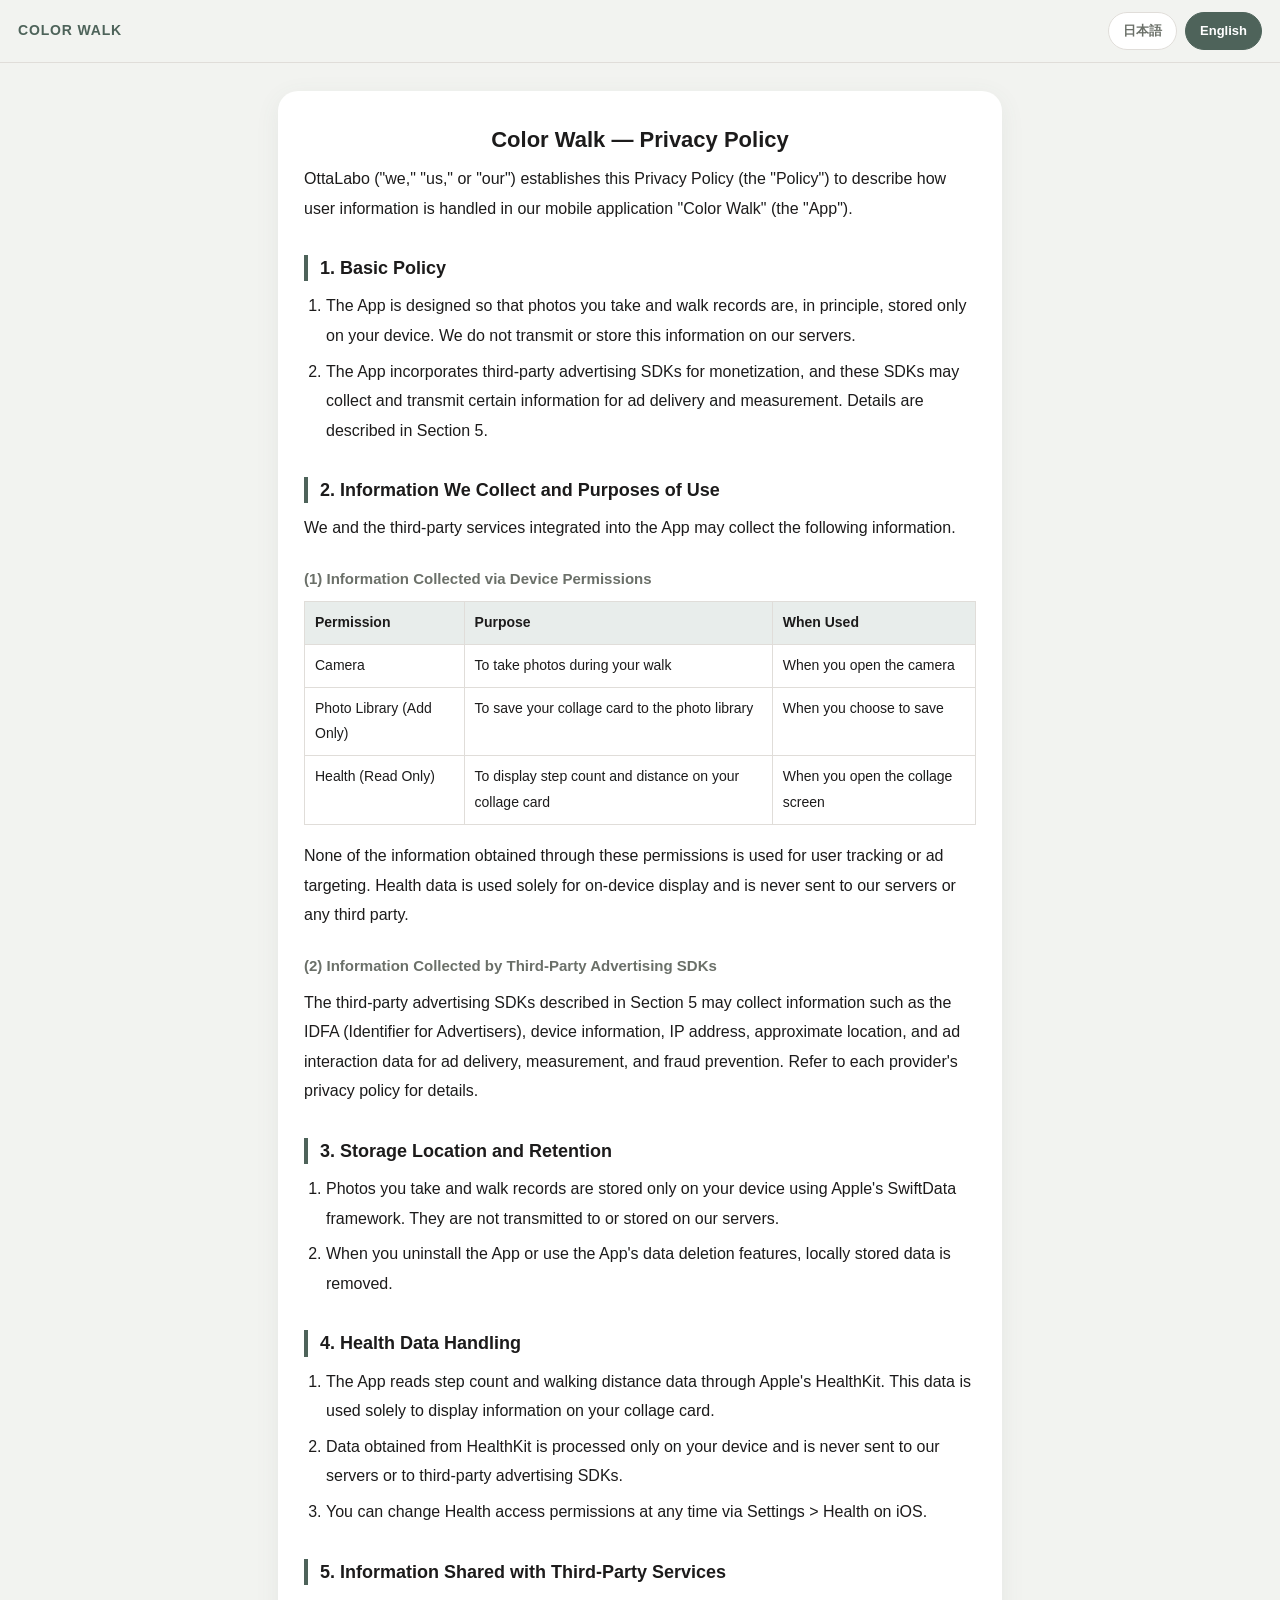
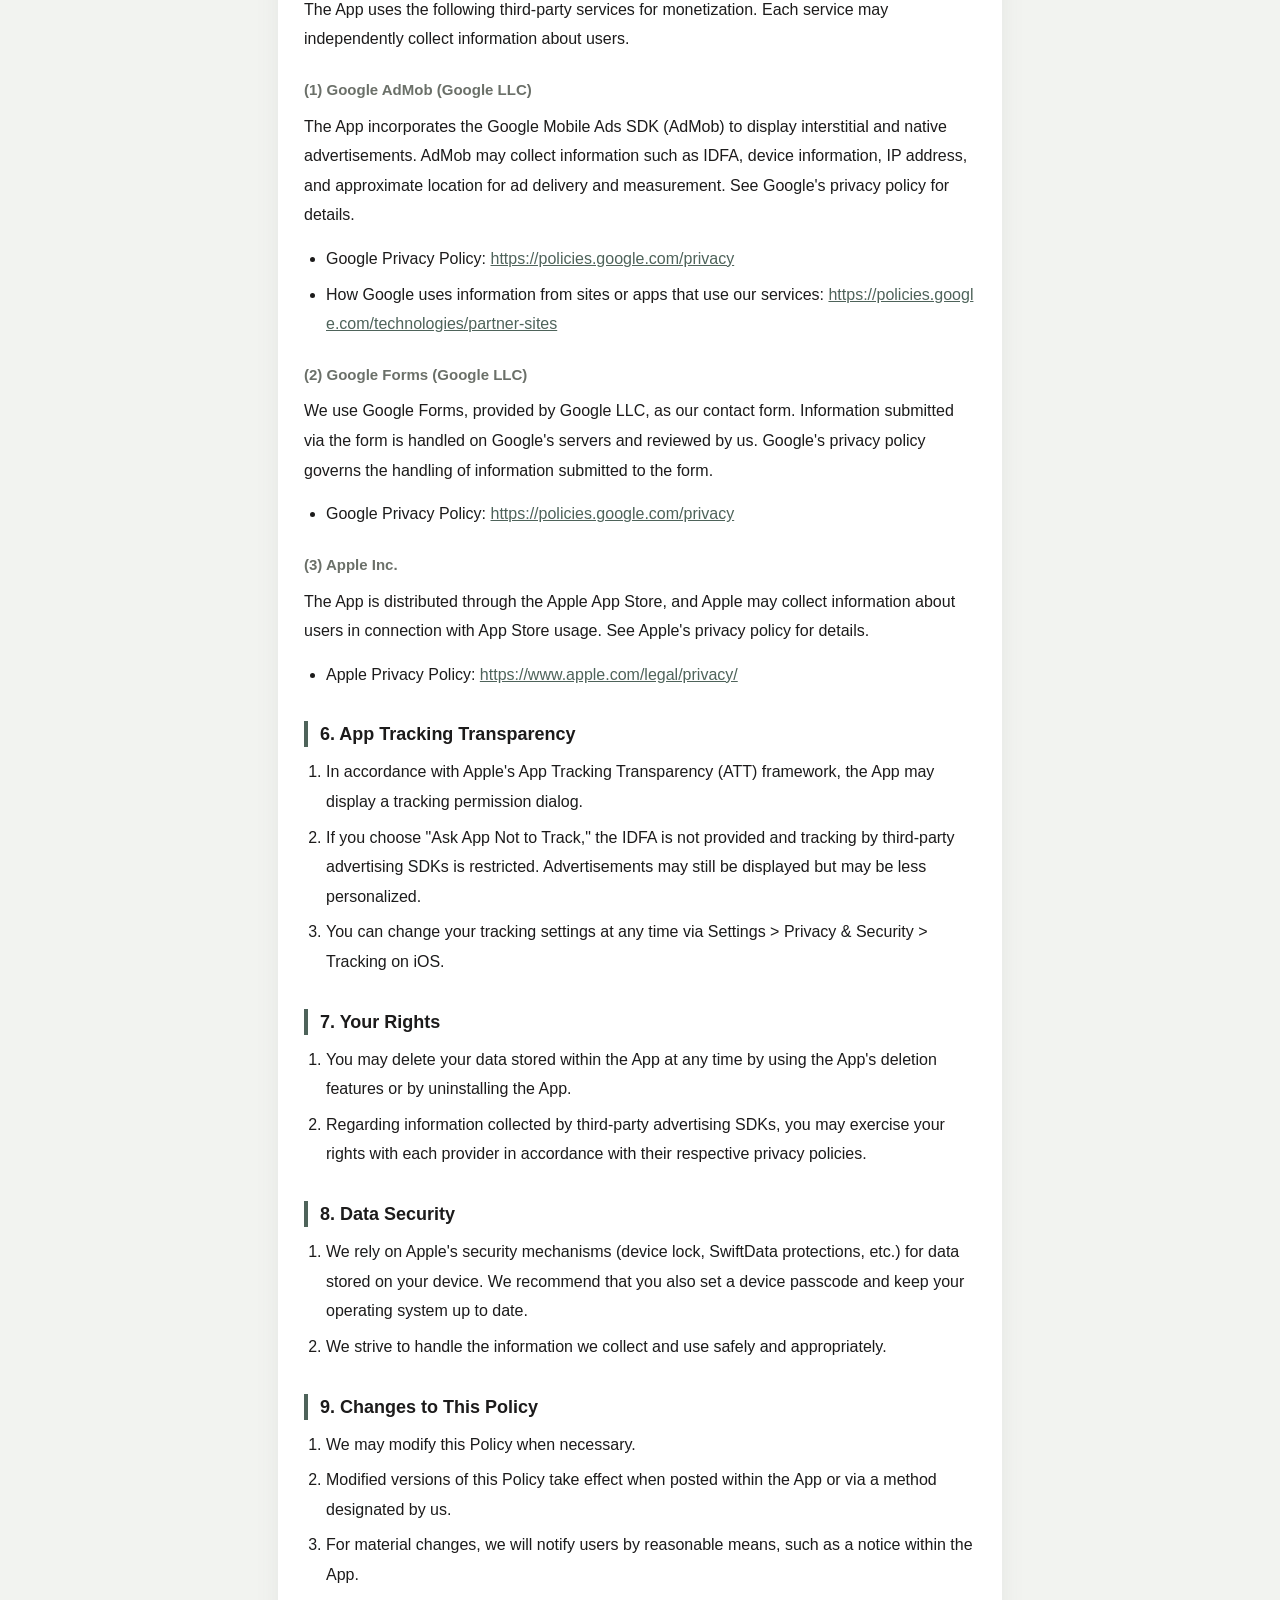
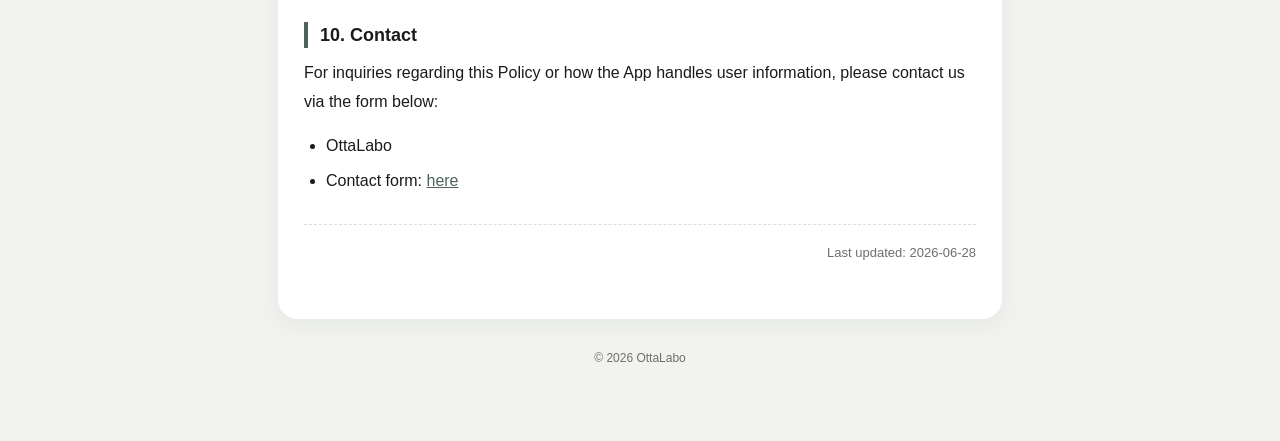
==== color-walk/privacy.html @ 90f3f3b7 "feat: add Color Walk privacy policy page Co-Authored-By: Claude Sonnet 4.6 <noreply@anthropic.com>" ====
<!DOCTYPE html>
<html lang="ja">
<head>
  <meta charset="UTF-8">
  <meta name="viewport" content="width=device-width, initial-scale=1.0">
  <title>プライバシーポリシー / Privacy Policy - Color Walk</title>
  <link rel="stylesheet" href="style.css">
</head>
<body>
  <div class="langbar">
    <span class="brand">COLOR WALK</span>
    <button class="lang" data-set="ja" type="button">日本語</button>
    <button class="lang" data-set="en" type="button">English</button>
  </div>

  <div class="wrap">

    <!-- ===================== 日本語 ===================== -->
    <article class="doc" data-lang="ja">
      <h1>Color Walk プライバシーポリシー</h1>

      <p>OttaLabo（以下「当方」といいます）は、当方が提供するモバイルアプリケーション「Color Walk」（以下「本アプリ」といいます）におけるユーザーの情報の取り扱いについて、以下のとおりプライバシーポリシー（以下「本ポリシー」といいます）を定めます。</p>

      <h2>第1条（基本方針）</h2>
      <ol>
        <li>本アプリは、ユーザーが撮影した写真および歩行データを、原則としてユーザーの端末内にのみ保存する設計です。当方が運営するサーバーへの送信・保存は行いません。</li>
        <li>本アプリは収益化のために第三者の広告 SDK を組み込んでおり、当該 SDK が広告配信および計測のために一定の情報を取得・送信する場合があります。詳細は本ポリシー第5条に定めます。</li>
      </ol>

      <h2>第2条（取得する情報および利用目的）</h2>
      <p>当方および本アプリが組み込む第三者サービスは、以下の情報を取得することがあります。</p>

      <h3>(1) 端末の権限を通じて取得する情報</h3>
      <table>
        <thead>
          <tr><th>権限</th><th>利用目的</th><th>利用タイミング</th></tr>
        </thead>
        <tbody>
          <tr><td>カメラ</td><td>ウォーク中の写真撮影のため</td><td>ユーザーがカメラを起動したとき</td></tr>
          <tr><td>写真ライブラリ（追加のみ）</td><td>作成したコラージュカードを写真ライブラリに保存するため</td><td>ユーザーが保存を選択したとき</td></tr>
          <tr><td>ヘルスケア（読み取りのみ）</td><td>歩数・移動距離をコラージュカードに表示するため</td><td>ユーザーがコラージュ画面を開いたとき</td></tr>
        </tbody>
      </table>
      <p>これらの権限を通じて取得した情報は、ユーザー追跡や広告配信の目的には利用しません。ヘルスケアデータは端末内での表示のみに使用し、当方のサーバーや第三者に送信しません。</p>

      <h3>(2) 第三者広告 SDK が取得する情報</h3>
      <p>第5条に定める第三者広告 SDK は、広告配信、効果測定、不正対策のために、IDFA（広告識別子）、デバイス情報、IP アドレス、おおよその地域、広告とのインタラクション等の情報を取得することがあります。詳細は各サービス提供者のプライバシーポリシーをご確認ください。</p>

      <h2>第3条（データの保存場所と保持期間）</h2>
      <ol>
        <li>ユーザーが撮影した写真およびウォーク記録は、Apple の SwiftData フレームワークを用いてユーザーの端末内にのみ保存されます。当方のサーバーには送信・保存されません。</li>
        <li>ユーザーが本アプリをアンインストールした場合、または本アプリ内のデータ削除機能を利用した場合、端末内に保存されたデータは削除されます。</li>
      </ol>

      <h2>第4条（ヘルスケアデータの取り扱い）</h2>
      <ol>
        <li>本アプリは、Apple の HealthKit を通じて歩数および移動距離のデータを読み取ります。これらのデータはコラージュカードへの表示のみに使用します。</li>
        <li>HealthKit から取得したデータは端末内でのみ処理され、当方のサーバーや第三者広告 SDK を含む外部には送信しません。</li>
        <li>ヘルスケアデータのアクセス許可は、iOS の「設定 &gt; ヘルスケア」からいつでも変更できます。</li>
      </ol>

      <h2>第5条（第三者サービスへの情報提供）</h2>
      <p>本アプリは、収益化のため、以下の第三者サービスを利用しており、各サービスは独自にユーザーに関する情報を取得することがあります。</p>

      <h3>(1) Google AdMob（Google LLC）</h3>
      <p>本アプリは、インタースティシャル広告およびネイティブ広告を表示するため Google Mobile Ads SDK（AdMob）を組み込んでいます。AdMob は広告配信および効果測定のために、IDFA、デバイス情報、IP アドレス、おおよその地域等の情報を取得します。詳細は Google のプライバシーポリシーをご確認ください。</p>
      <ul>
        <li>Google プライバシーポリシー: <a href="https://policies.google.com/privacy">https://policies.google.com/privacy</a></li>
        <li>Google による広告および情報の使用方法: <a href="https://policies.google.com/technologies/partner-sites">https://policies.google.com/technologies/partner-sites</a></li>
      </ul>

      <h3>(2) Google フォーム（Google LLC）</h3>
      <p>本アプリのお問い合わせ窓口として、Google LLC が提供する Google フォームを利用しています。フォームに送信された情報は Google のサーバー上で取り扱われ、当方が確認します。詳細は Google のプライバシーポリシーをご確認ください。</p>
      <ul>
        <li>Google プライバシーポリシー: <a href="https://policies.google.com/privacy">https://policies.google.com/privacy</a></li>
      </ul>

      <h3>(3) Apple Inc.</h3>
      <p>本アプリは Apple の App Store を通じて配布されており、App Store の利用に伴い Apple がユーザーの情報を取得することがあります。詳細は Apple のプライバシーポリシーをご確認ください。</p>
      <ul>
        <li>Apple プライバシーポリシー: <a href="https://www.apple.com/legal/privacy/">https://www.apple.com/legal/privacy/</a></li>
      </ul>

      <h2>第6条（App Tracking Transparency / トラッキングについて）</h2>
      <ol>
        <li>本アプリは、Apple の App Tracking Transparency（ATT）フレームワークに従い、必要に応じてトラッキング許可ダイアログを表示します。</li>
        <li>ユーザーが「トラッキングを許可しない」を選択した場合、IDFA は提供されず、第三者広告 SDK によるユーザー追跡は制限されます。なお、この場合でも広告自体は表示されますが、関連性の低い広告となる可能性があります。</li>
        <li>トラッキング設定は、iOS の「設定 &gt; プライバシーとセキュリティ &gt; トラッキング」からいつでも変更できます。</li>
      </ol>

      <h2>第7条（ユーザーの権利）</h2>
      <ol>
        <li>ユーザーは、本アプリ内に保存されているデータを、本アプリの削除機能、または本アプリのアンインストールによって、いつでも削除することができます。</li>
        <li>第三者広告 SDK が取得した情報の取り扱いについては、各サービス提供者のプライバシーポリシーに基づき、当該事業者に対して請求を行うことが可能です。</li>
      </ol>

      <h2>第8条（データの安全管理）</h2>
      <ol>
        <li>当方は、ユーザーの端末内に保存されるデータについて、Apple のセキュリティ機能（端末のロック、SwiftData の保護機構等）に依拠しています。ユーザーご自身でも端末のパスコード設定および OS の最新化を行うことを推奨します。</li>
        <li>当方は、本アプリが取得・利用する情報について、安全かつ適切に取り扱うよう努めます。</li>
      </ol>

      <h2>第9条（プライバシーポリシーの変更）</h2>
      <ol>
        <li>当方は、必要と認める場合、本ポリシーを変更することがあります。</li>
        <li>変更後の本ポリシーは、本アプリ内または当方所定の方法による掲示の時点から効力を生じます。</li>
        <li>重要な変更を行う場合は、本アプリ内で通知するなど合理的な方法でユーザーにお知らせします。</li>
      </ol>

      <h2>第10条（お問い合わせ）</h2>
      <p>本ポリシーまたは本アプリにおけるユーザー情報の取り扱いに関するお問い合わせは、以下のフォームよりご連絡ください。</p>
      <ul>
        <li>OttaLabo</li>
        <li>お問い合わせフォーム: <a href="https://docs.google.com/forms/d/e/1FAIpQLSfymcj2q9Mv94ECGnH3PNCDkqmW3i-xnQbk1N40Gzs66JnRLw/viewform">こちら</a></li>
      </ul>

      <hr>
      <p class="updated">最終更新日: 2026-06-28</p>
    </article>

    <!-- ===================== English ===================== -->
    <article class="doc" data-lang="en" hidden>
      <h1>Color Walk — Privacy Policy</h1>

      <p>OttaLabo ("we," "us," or "our") establishes this Privacy Policy (the "Policy") to describe how user information is handled in our mobile application "Color Walk" (the "App").</p>

      <h2>1. Basic Policy</h2>
      <ol>
        <li>The App is designed so that photos you take and walk records are, in principle, stored only on your device. We do not transmit or store this information on our servers.</li>
        <li>The App incorporates third-party advertising SDKs for monetization, and these SDKs may collect and transmit certain information for ad delivery and measurement. Details are described in Section 5.</li>
      </ol>

      <h2>2. Information We Collect and Purposes of Use</h2>
      <p>We and the third-party services integrated into the App may collect the following information.</p>

      <h3>(1) Information Collected via Device Permissions</h3>
      <table>
        <thead>
          <tr><th>Permission</th><th>Purpose</th><th>When Used</th></tr>
        </thead>
        <tbody>
          <tr><td>Camera</td><td>To take photos during your walk</td><td>When you open the camera</td></tr>
          <tr><td>Photo Library (Add Only)</td><td>To save your collage card to the photo library</td><td>When you choose to save</td></tr>
          <tr><td>Health (Read Only)</td><td>To display step count and distance on your collage card</td><td>When you open the collage screen</td></tr>
        </tbody>
      </table>
      <p>None of the information obtained through these permissions is used for user tracking or ad targeting. Health data is used solely for on-device display and is never sent to our servers or any third party.</p>

      <h3>(2) Information Collected by Third-Party Advertising SDKs</h3>
      <p>The third-party advertising SDKs described in Section 5 may collect information such as the IDFA (Identifier for Advertisers), device information, IP address, approximate location, and ad interaction data for ad delivery, measurement, and fraud prevention. Refer to each provider's privacy policy for details.</p>

      <h2>3. Storage Location and Retention</h2>
      <ol>
        <li>Photos you take and walk records are stored only on your device using Apple's SwiftData framework. They are not transmitted to or stored on our servers.</li>
        <li>When you uninstall the App or use the App's data deletion features, locally stored data is removed.</li>
      </ol>

      <h2>4. Health Data Handling</h2>
      <ol>
        <li>The App reads step count and walking distance data through Apple's HealthKit. This data is used solely to display information on your collage card.</li>
        <li>Data obtained from HealthKit is processed only on your device and is never sent to our servers or to third-party advertising SDKs.</li>
        <li>You can change Health access permissions at any time via Settings &gt; Health on iOS.</li>
      </ol>

      <h2>5. Information Shared with Third-Party Services</h2>
      <p>The App uses the following third-party services for monetization. Each service may independently collect information about users.</p>

      <h3>(1) Google AdMob (Google LLC)</h3>
      <p>The App incorporates the Google Mobile Ads SDK (AdMob) to display interstitial and native advertisements. AdMob may collect information such as IDFA, device information, IP address, and approximate location for ad delivery and measurement. See Google's privacy policy for details.</p>
      <ul>
        <li>Google Privacy Policy: <a href="https://policies.google.com/privacy">https://policies.google.com/privacy</a></li>
        <li>How Google uses information from sites or apps that use our services: <a href="https://policies.google.com/technologies/partner-sites">https://policies.google.com/technologies/partner-sites</a></li>
      </ul>

      <h3>(2) Google Forms (Google LLC)</h3>
      <p>We use Google Forms, provided by Google LLC, as our contact form. Information submitted via the form is handled on Google's servers and reviewed by us. Google's privacy policy governs the handling of information submitted to the form.</p>
      <ul>
        <li>Google Privacy Policy: <a href="https://policies.google.com/privacy">https://policies.google.com/privacy</a></li>
      </ul>

      <h3>(3) Apple Inc.</h3>
      <p>The App is distributed through the Apple App Store, and Apple may collect information about users in connection with App Store usage. See Apple's privacy policy for details.</p>
      <ul>
        <li>Apple Privacy Policy: <a href="https://www.apple.com/legal/privacy/">https://www.apple.com/legal/privacy/</a></li>
      </ul>

      <h2>6. App Tracking Transparency</h2>
      <ol>
        <li>In accordance with Apple's App Tracking Transparency (ATT) framework, the App may display a tracking permission dialog.</li>
        <li>If you choose "Ask App Not to Track," the IDFA is not provided and tracking by third-party advertising SDKs is restricted. Advertisements may still be displayed but may be less personalized.</li>
        <li>You can change your tracking settings at any time via Settings &gt; Privacy &amp; Security &gt; Tracking on iOS.</li>
      </ol>

      <h2>7. Your Rights</h2>
      <ol>
        <li>You may delete your data stored within the App at any time by using the App's deletion features or by uninstalling the App.</li>
        <li>Regarding information collected by third-party advertising SDKs, you may exercise your rights with each provider in accordance with their respective privacy policies.</li>
      </ol>

      <h2>8. Data Security</h2>
      <ol>
        <li>We rely on Apple's security mechanisms (device lock, SwiftData protections, etc.) for data stored on your device. We recommend that you also set a device passcode and keep your operating system up to date.</li>
        <li>We strive to handle the information we collect and use safely and appropriately.</li>
      </ol>

      <h2>9. Changes to This Policy</h2>
      <ol>
        <li>We may modify this Policy when necessary.</li>
        <li>Modified versions of this Policy take effect when posted within the App or via a method designated by us.</li>
        <li>For material changes, we will notify users by reasonable means, such as a notice within the App.</li>
      </ol>

      <h2>10. Contact</h2>
      <p>For inquiries regarding this Policy or how the App handles user information, please contact us via the form below:</p>
      <ul>
        <li>OttaLabo</li>
        <li>Contact form: <a href="https://docs.google.com/forms/d/e/1FAIpQLSfymcj2q9Mv94ECGnH3PNCDkqmW3i-xnQbk1N40Gzs66JnRLw/viewform">here</a></li>
      </ul>

      <hr>
      <p class="updated">Last updated: 2026-06-28</p>
    </article>

    <footer>&copy; 2026 OttaLabo</footer>
  </div>

  <script src="legal.js"></script>
</body>
</html>
---- color-walk/style.css ----
:root {
  --bg: #f2f3f0;
  --card: #ffffff;
  --ink: #1c1b1b;
  --muted: #6b7069;
  --accent: #4e635a;
  --accent-soft: #e8edeb;
  --line: #e0ddd9;
}

* {
  box-sizing: border-box;
}

html {
  -webkit-text-size-adjust: 100%;
}

body {
  margin: 0;
  font-family: -apple-system, BlinkMacSystemFont, "Hiragino Kaku Gothic ProN",
    "Hiragino Sans", Meiryo, "Helvetica Neue", Arial, sans-serif;
  line-height: 1.85;
  color: var(--ink);
  background: var(--bg);
  font-size: 16px;
}

.langbar {
  position: sticky;
  top: 0;
  z-index: 10;
  display: flex;
  align-items: center;
  gap: 8px;
  padding: 12px 18px;
  background: rgba(242, 243, 240, 0.9);
  backdrop-filter: saturate(160%) blur(10px);
  -webkit-backdrop-filter: saturate(160%) blur(10px);
  border-bottom: 1px solid var(--line);
}

.langbar .brand {
  flex: 1;
  font-weight: 700;
  font-size: 14px;
  color: var(--accent);
  letter-spacing: 0.06em;
}

button.lang {
  appearance: none;
  border: 1px solid var(--line);
  background: #fff;
  color: var(--muted);
  font: inherit;
  font-size: 13px;
  font-weight: 600;
  padding: 6px 14px;
  border-radius: 999px;
  cursor: pointer;
  transition: all 0.15s ease;
}

button.lang.active {
  background: var(--accent);
  border-color: var(--accent);
  color: #fff;
}

.wrap {
  max-width: 760px;
  margin: 0 auto;
  padding: 8px 18px 72px;
}

.doc {
  background: var(--card);
  border-radius: 20px;
  padding: 32px 26px 40px;
  margin-top: 20px;
  box-shadow: 0 6px 24px rgba(78, 99, 90, 0.08);
}

h1 {
  font-size: 22px;
  line-height: 1.5;
  margin: 0 0 8px;
  text-align: center;
}

h2 {
  font-size: 18px;
  margin: 32px 0 10px;
  padding-left: 12px;
  border-left: 4px solid var(--accent);
  line-height: 1.45;
}

h3 {
  font-size: 15px;
  margin: 22px 0 8px;
  color: var(--muted);
}

p,
ul,
ol {
  margin: 0 0 14px;
}

ul,
ol {
  padding-left: 22px;
}

li {
  margin-bottom: 6px;
}

a {
  color: var(--accent);
  word-break: break-all;
}

table {
  width: 100%;
  border-collapse: collapse;
  margin: 0 0 16px;
  font-size: 14px;
}

th,
td {
  border: 1px solid var(--line);
  padding: 8px 10px;
  text-align: left;
  vertical-align: top;
}

th {
  background: var(--accent-soft);
  font-weight: 700;
}

hr {
  border: none;
  border-top: 1px dashed var(--line);
  margin: 28px 0 16px;
}

.updated {
  color: var(--muted);
  font-size: 13px;
  text-align: right;
}

footer {
  text-align: center;
  color: var(--muted);
  font-size: 12px;
  margin-top: 28px;
}
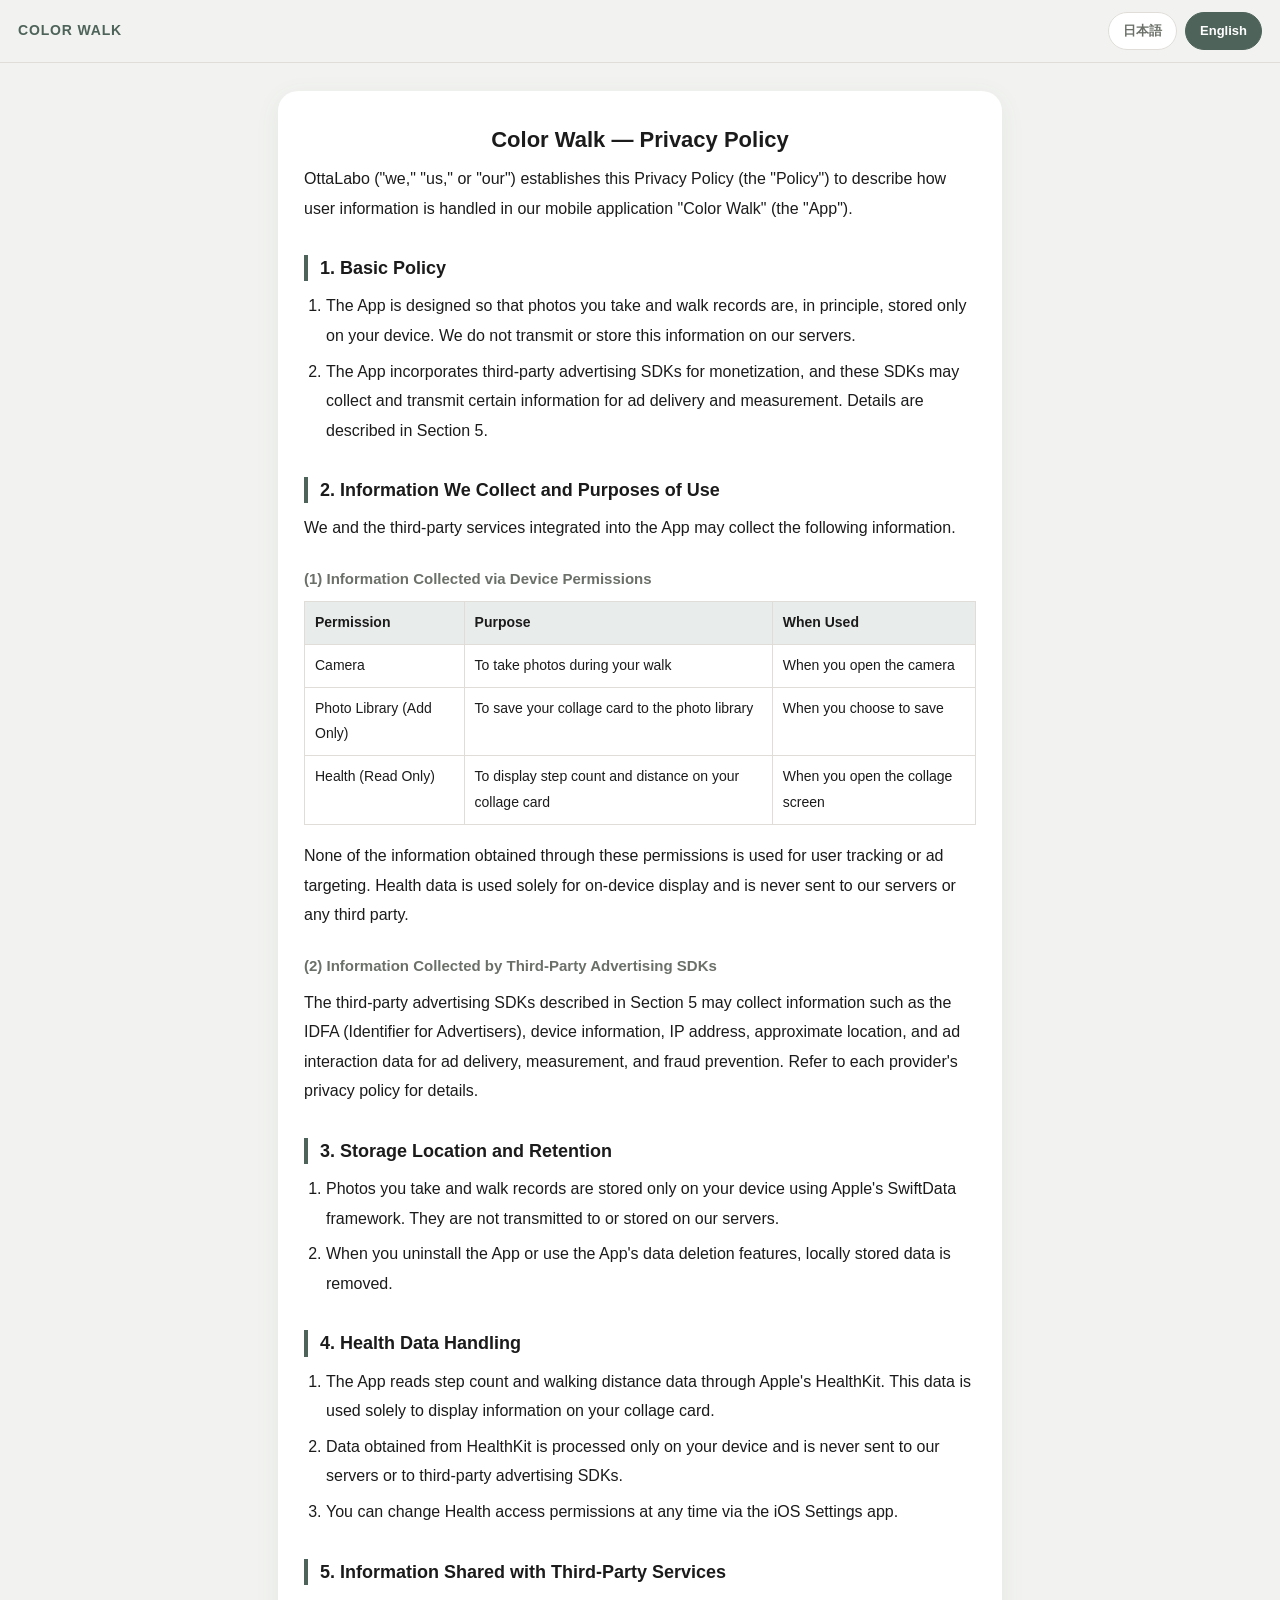
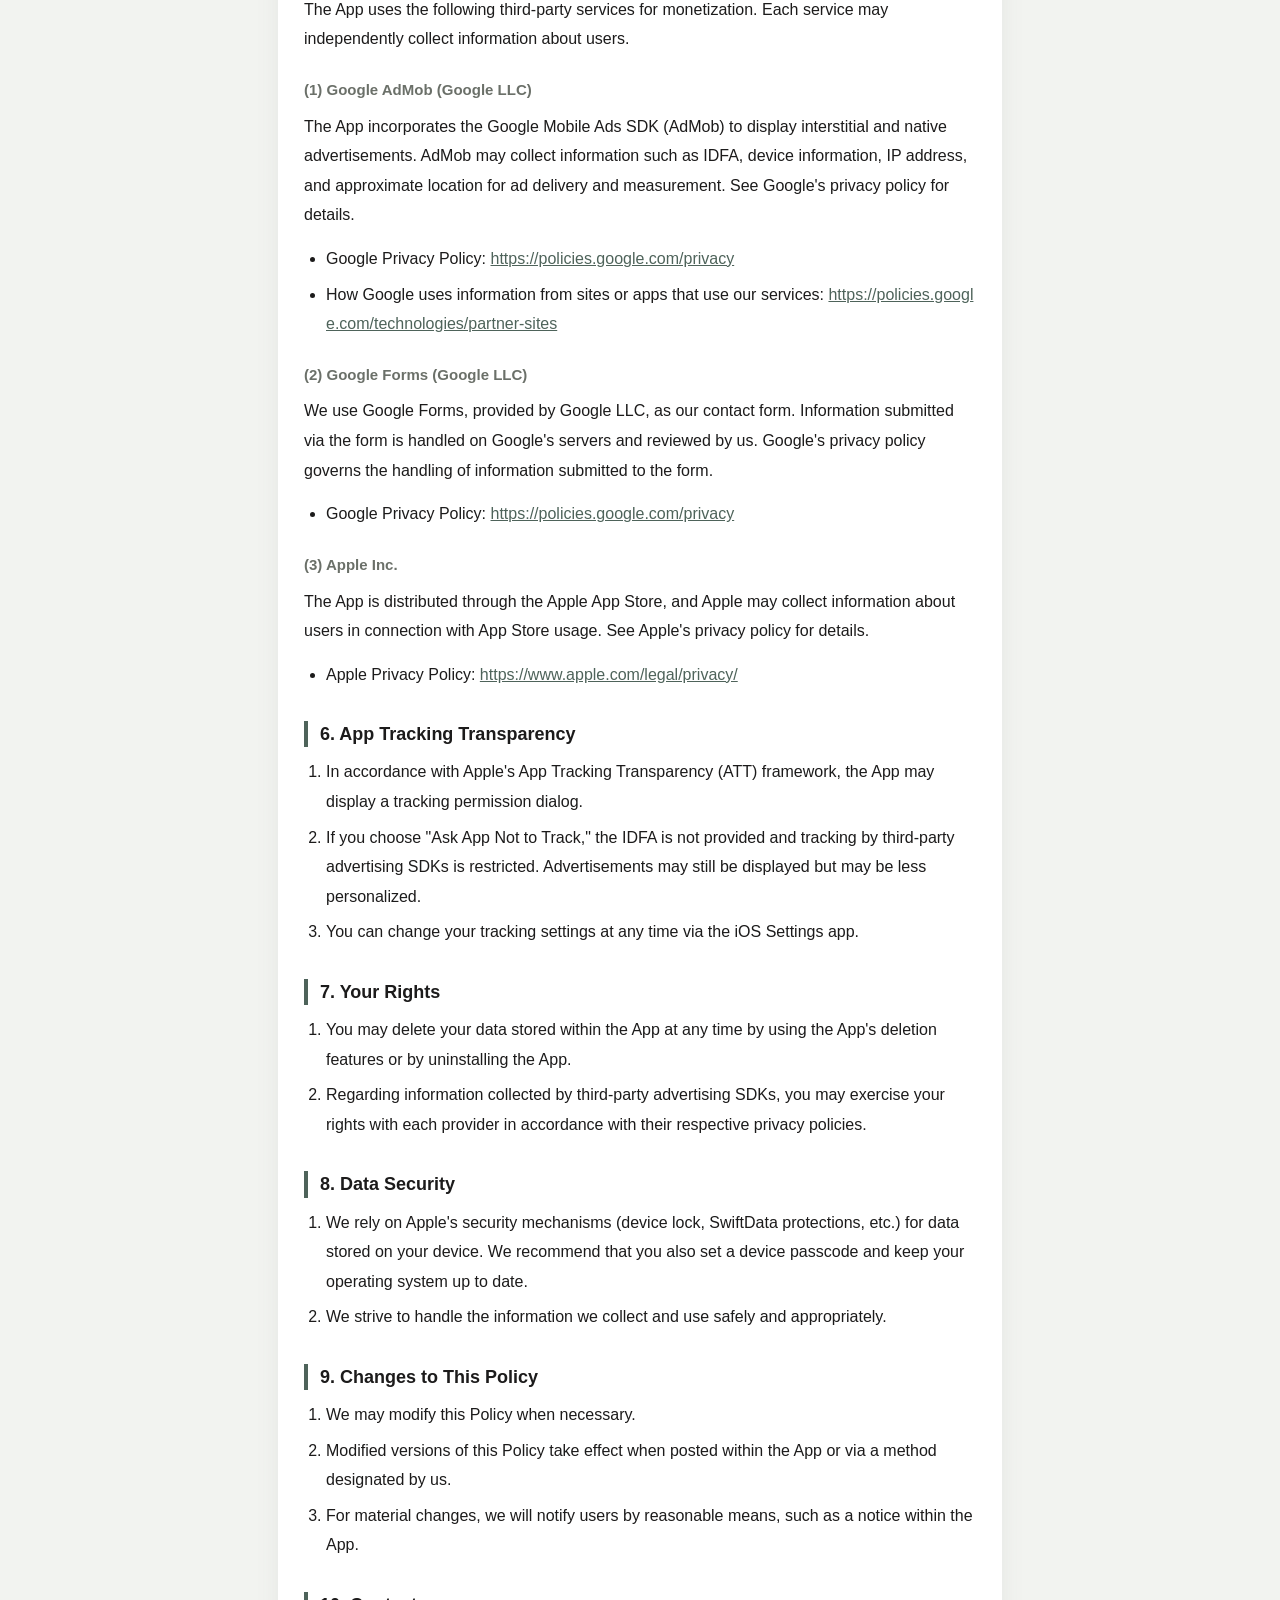
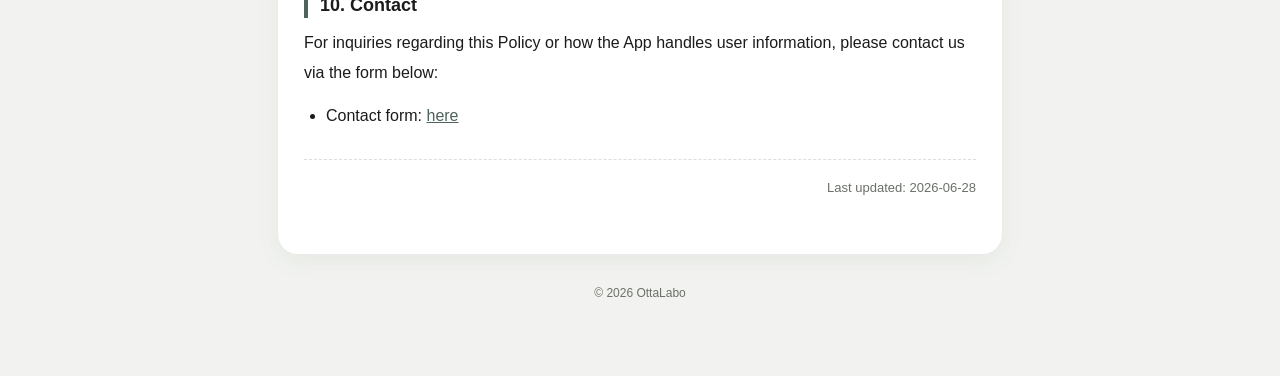
==== commit 44b8f2c9: "fix: remove specific UI paths and unnecessary list items from privacy policy Co-Authored-By: Claude " ====
--- a/color-walk/privacy.html
+++ b/color-walk/privacy.html
@@ -56,7 +56,7 @@
       <ol>
         <li>本アプリは、Apple の HealthKit を通じて歩数および移動距離のデータを読み取ります。これらのデータはコラージュカードへの表示のみに使用します。</li>
         <li>HealthKit から取得したデータは端末内でのみ処理され、当方のサーバーや第三者広告 SDK を含む外部には送信しません。</li>
-        <li>ヘルスケアデータのアクセス許可は、iOS の「設定 &gt; ヘルスケア」からいつでも変更できます。</li>
+        <li>ヘルスケアデータのアクセス許可は、iOS の設定アプリからいつでも変更できます。</li>
       </ol>
 
       <h2>第5条（第三者サービスへの情報提供）</h2>
@@ -85,7 +85,7 @@
       <ol>
         <li>本アプリは、Apple の App Tracking Transparency（ATT）フレームワークに従い、必要に応じてトラッキング許可ダイアログを表示します。</li>
         <li>ユーザーが「トラッキングを許可しない」を選択した場合、IDFA は提供されず、第三者広告 SDK によるユーザー追跡は制限されます。なお、この場合でも広告自体は表示されますが、関連性の低い広告となる可能性があります。</li>
-        <li>トラッキング設定は、iOS の「設定 &gt; プライバシーとセキュリティ &gt; トラッキング」からいつでも変更できます。</li>
+        <li>トラッキング設定は、iOS の設定アプリからいつでも変更できます。</li>
       </ol>
 
       <h2>第7条（ユーザーの権利）</h2>
@@ -110,7 +110,6 @@
       <h2>第10条（お問い合わせ）</h2>
       <p>本ポリシーまたは本アプリにおけるユーザー情報の取り扱いに関するお問い合わせは、以下のフォームよりご連絡ください。</p>
       <ul>
-        <li>OttaLabo</li>
         <li>お問い合わせフォーム: <a href="https://docs.google.com/forms/d/e/1FAIpQLSfymcj2q9Mv94ECGnH3PNCDkqmW3i-xnQbk1N40Gzs66JnRLw/viewform">こちら</a></li>
       </ul>
 
@@ -159,7 +158,7 @@
       <ol>
         <li>The App reads step count and walking distance data through Apple's HealthKit. This data is used solely to display information on your collage card.</li>
         <li>Data obtained from HealthKit is processed only on your device and is never sent to our servers or to third-party advertising SDKs.</li>
-        <li>You can change Health access permissions at any time via Settings &gt; Health on iOS.</li>
+        <li>You can change Health access permissions at any time via the iOS Settings app.</li>
       </ol>
 
       <h2>5. Information Shared with Third-Party Services</h2>
@@ -188,7 +187,7 @@
       <ol>
         <li>In accordance with Apple's App Tracking Transparency (ATT) framework, the App may display a tracking permission dialog.</li>
         <li>If you choose "Ask App Not to Track," the IDFA is not provided and tracking by third-party advertising SDKs is restricted. Advertisements may still be displayed but may be less personalized.</li>
-        <li>You can change your tracking settings at any time via Settings &gt; Privacy &amp; Security &gt; Tracking on iOS.</li>
+        <li>You can change your tracking settings at any time via the iOS Settings app.</li>
       </ol>
 
       <h2>7. Your Rights</h2>
@@ -213,7 +212,6 @@
       <h2>10. Contact</h2>
       <p>For inquiries regarding this Policy or how the App handles user information, please contact us via the form below:</p>
       <ul>
-        <li>OttaLabo</li>
         <li>Contact form: <a href="https://docs.google.com/forms/d/e/1FAIpQLSfymcj2q9Mv94ECGnH3PNCDkqmW3i-xnQbk1N40Gzs66JnRLw/viewform">here</a></li>
       </ul>
 
